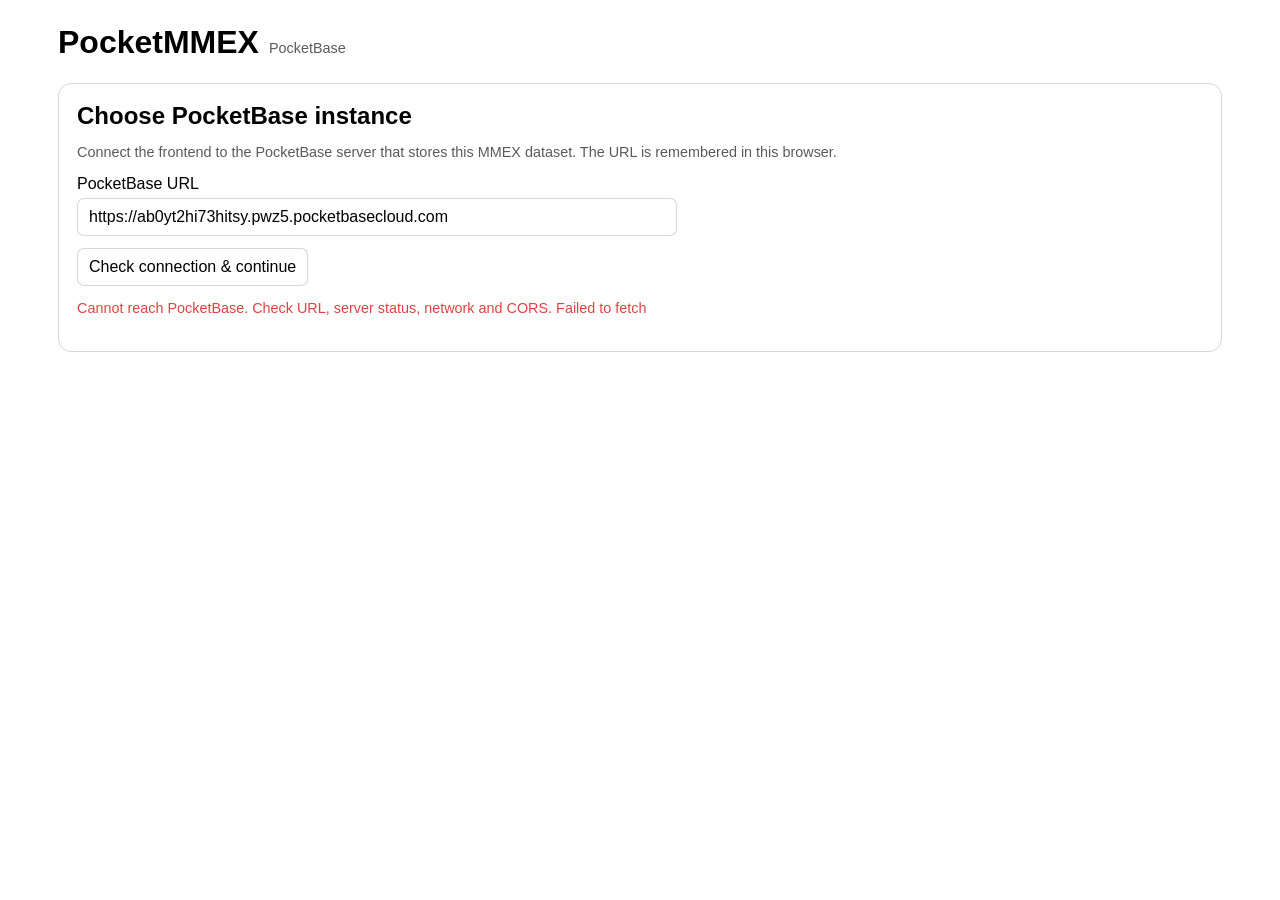
==== docs/PocketBaseWebApp/index.html @ 65567c0a "enhance transfer transaction perspective" ====
<!doctype html>
<html lang="en">
<head>
<meta charset="utf-8"><meta name="viewport" content="width=device-width,initial-scale=1">
<title>PocketMMEX</title>
<link rel="stylesheet" href="style.css">
</head>
<body>
<header class="brandline"><h1>PocketMMEX</h1><span class="muted">PocketBase</span></header>

<section id="instanceScreen" class="card hidden">
 <h2>Choose PocketBase instance</h2>
 <p class="muted hint">Connect the frontend to the PocketBase server that stores this MMEX dataset. The URL is remembered in this browser.</p>
 <form id="instanceForm">
  <label>PocketBase URL<input id="instanceUrl" type="url" required placeholder="https://your-pocketbase.example.com" autocomplete="url"></label>
  <div class="row"><button id="connectButton" type="submit">Check connection & continue</button><button id="cancelInstance" type="button" class="hidden">Cancel</button></div>
 </form><p id="instanceStatus" class="hint status"></p>
</section>

<section id="loginScreen" class="card hidden">
 <div class="toolbar"><div><h2>Sign in to MMEX</h2><div id="loginInstance" class="muted hint instance-chip"></div></div><span class="pill">Regular user</span></div>
 <p class="warning hint">All users of this PocketBase dataset can read and modify the same records. Use an instance and accounts you trust.</p>
 <form id="loginForm"><label>Email<input id="email" type="email" value="demo@mmex.org" required autocomplete="username"></label><label>Password<input id="password" type="password" required autocomplete="current-password"></label><label class="checkbox"><input id="rememberLogin" type="checkbox"> Remember me on this device</label><p class="muted hint">Only use this on a private device. The login token is stored in this browser until you sign out.</p><button id="loginButton" type="submit">Sign in</button></form>
 <p id="loginStatus" class="hint status"></p>
 <div class="row"><button type="button" id="openAdmin">Administrator / schema setup</button><button type="button" id="openChangeInstance">Change PocketBase instance</button></div>
</section>

<section id="adminScreen" class="card hidden">
 <div class="toolbar"><div><h2>Administrator setup</h2><div id="adminInstance" class="muted hint instance-chip"></div></div><span class="pill">Admin only</span></div>
 <p class="muted hint">Only use this setup on a trusted frontend. All authenticated users share the same dataset. Restrict access to trusted users.</p>
 <p class="warning hint">For an existing v1 schema, back up the instance and stop other clients before setup upgrades its version marker to v21. Older WebApp versions will no longer connect.</p>
 <div id="schemaReport" class="hint">Authenticate as a PocketBase Superuser to inspect the schema.</div>
 <form id="setupForm">
  <label>PocketBase Superuser email<input id="adminEmail" type="email" required autocomplete="username"></label>
  <label>PocketBase Superuser password<input id="adminPassword" type="password" required autocomplete="current-password"></label>
  <div class="warning hint">Superuser credentials and token are used only for this setup operation. The token is never persisted.</div>
  <label style="display:flex;align-items:center"><input id="seedDefaults" type="checkbox" style="width:auto" checked> Import default categories and currencies on a fresh schema</label><h3>First MMEX user (only if none exists)</h3>
  <label>MMEX login email<input id="newUserEmail" type="email" autocomplete="off"></label>
  <label>MMEX login password<input id="newUserPassword" type="password" minlength="10" autocomplete="new-password"></label>
  <div class="row"><button id="initializeButton" type="submit">Inspect and initialize if needed</button><button id="adminBack" type="button">Back to sign in</button></div>
 </form><p id="setupStatus" class="hint status"></p>
 <section class="card">
  <h3>Reset MMEX schema</h3>
  <p class="warning hint">Permanently deletes the listed MMEX collections and all their records, then recreates them. Users, superusers and other collections are not deleted. Back up the entire instance first and stop all other clients. This cannot be undone.</p>
  <p class="muted hint">1. Enter superuser credentials above and select <strong>Inspect reset scope</strong>. The delete button stays disabled until inspection succeeds and finds MMEX collections.</p>
  <p class="muted hint">2. Review the list, confirm the backup, enter the exact phrase shown below, and re-enter the superuser password above. The password is cleared after inspection. The default-data checkbox above also applies to the new schema.</p>
  <button id="inspectResetButton" type="button">Inspect reset scope</button>
  <p id="inspectResetStatus" class="hint status" aria-live="polite"></p>
  <div id="resetPreview" class="hint" aria-live="polite"></div>
  <label class="checkbox"><input id="resetBackup" type="checkbox"> I have a verified backup and have stopped other clients.</label>
  <label>Type the exact phrase: <code id="resetPhrase">shown after inspection</code><input id="resetConfirm" autocomplete="off" spellcheck="false" placeholder="RESET https://your-pocketbase.example.com"></label>
  <button id="resetButton" type="button" disabled>Delete and reinitialize MMEX</button>
  <p id="resetStatus" class="hint status" aria-live="polite"></p>
 </section>
</section>

<main id="workspace" class="hidden">
 <div class="toolbar"><div><strong id="userEmail"></strong><div id="connectedInstance" class="muted hint instance-chip"></div></div><div class="row"><button id="workspaceChangeInstance">Change instance</button><button id="logout">Log out</button></div></div>
 <nav class="topnav" aria-label="MMEX sections">
  <button data-view="dashboard" aria-current="page">Overview</button><button data-view="accounts">Accounts <span class="tab-count" id="tabAccountsCount">—</span></button><button data-view="transactions">Transactions <span class="tab-count" id="tabTransactionsCount">—</span></button><button data-view="categories">Categories <span class="tab-count" id="tabCategoriesCount">—</span></button><button data-view="payees">Payees <span class="tab-count" id="tabPayeesCount">—</span></button><button data-view="currencies">Currencies <span class="tab-count" id="tabCurrenciesCount">—</span></button>
 </nav>
 <section id="view-dashboard" class="view active">
  <h2>Overview</h2><div class="stats"><div class="stat"><div class="value" id="statAccounts">—</div><div class="label">Accounts</div></div><div class="stat"><div class="value" id="statTransactions">—</div><div class="label">Active transactions</div></div><div class="stat"><div class="value" id="statCategories">—</div><div class="label">Categories</div></div></div><p class="muted hint">Base currency: <strong id="statBaseCurrency">—</strong> · <button type="button" data-go="currencies">Manage currencies</button></p>
  <section class="card"><div class="toolbar"><h3>Recent transactions</h3><button data-go="transactions">View all loaded transactions</button></div><div id="recentStatus" class="muted hint">Loading…</div><div class="table-wrap"><table><thead><tr><th>Date</th><th>Payee</th><th>Category</th><th>Account</th><th>Type</th><th class="num">Amount</th></tr></thead><tbody id="recentBody"></tbody></table></div></section>
  <div class="warning hint">All signed-in users share this PocketBase dataset. Split and asset/stock-linked transactions are read-only here. Reconciliation and `.mmb` export are not implemented.</div>
 </section>
 <section id="view-accounts" class="view"><h2>Accounts</h2><p class="muted hint">Account records from <code>ACCOUNTLIST_V1</code>. The displayed MMEX PK is the existing business key, not PocketBase's internal record ID.</p>
  <div class="filters"><label>Search accounts<input id="accountSearch" type="search" placeholder="Name, type, status, number, currency…"></label></div>
  <details class="card form-panel" id="accountFormPanel"><summary><h3 id="accountFormTitle">New account</h3></summary><form id="accountForm"><input id="accountRecordId" type="hidden"><div class="editgrid"><label>Account name<input id="accountName" required maxlength="255"></label><label>Type<select id="accountType"><option>Checking</option><option>Savings</option><option>Cash</option><option>Credit Card</option><option>Loan</option><option>Term</option><option>Investment</option></select></label><label>Status<select id="accountStatus"><option>Open</option><option>Closed</option></select></label><label>Account number<input id="accountNumber"></label><label>Currency<select id="accountCurrency" required></select></label><label>Initial balance<input id="accountInitialBalance" type="number" step="any" value="0"></label><label>Initial date<input id="accountInitialDate" type="date"></label><label>Notes<input id="accountNotes"></label></div><div class="row"><button id="saveAccountButton" type="submit">Create account</button><button id="cancelAccountEdit" type="button" class="hidden">Cancel edit</button></div></form><p id="accountFormStatus" class="hint status"></p></details>
  <p class="muted hint">Current cash balance includes transactions through today, excluding void and deleted records. Investment holdings and asset values are not included.</p><div class="list-head"><div id="accountsStatus" class="muted hint" aria-live="polite">Loading…</div><button type="button" data-refresh>Refresh data</button></div><div class="table-wrap"><table><thead><tr><th>MMEX PK</th><th>Name</th><th>Type</th><th>Status</th><th>Account number</th><th>Currency</th><th class="num">Current cash balance</th><th>Actions</th></tr></thead><tbody id="accountsBody"></tbody></table></div></section>
 <section id="view-transactions" class="view"><h2>Transactions</h2>
  <p class="muted hint">Create, edit, duplicate and soft-delete withdrawals, deposits and transfers. Split and asset/stock-linked transactions are read-only.</p>
  <details class="card form-panel" id="transactionFormPanel"><summary><h3 id="txFormTitle">New transaction</h3></summary><form id="newTxForm"><div class="editgrid"><label>Type<select id="newTxCode"><option>Withdrawal</option><option>Deposit</option><option>Transfer</option></select></label><label>Date<input id="newTxDate" type="date" required></label><label>Account<select id="newTxAccount" required></select></label><label id="txDestinationLabel" class="hidden">Destination account<select id="newTxDestination"></select></label><label>Category<select id="newTxCategory"><option value="">No category</option></select></label><label>Payee<select id="newTxPayee"><option value="-1">(No payee)</option></select></label><label>Amount<input id="newTxAmount" type="number" min="0" step="any" inputmode="decimal" required></label><label id="txReceivedLabel" class="hidden">Amount received<input id="newTxReceived" type="number" min="0" step="any" inputmode="decimal"></label><label>Status<select id="newTxStatus"><option value="">Unreconciled</option><option value="R">Reconciled</option><option value="V">Void</option><option value="F">Follow up</option><option value="D">Duplicate</option></select></label><label>Notes<input id="newTxNotes"></label></div><div class="row"><button id="createTxButton" type="submit">Create transaction</button><button id="clearEdit" type="button" class="hidden">Cancel edit</button></div></form><p id="createTxStatus" class="hint status" aria-live="polite"></p></details>
  <div class="filters"><label>Search<input id="txSearch" type="search" placeholder="Payee, notes, account, category…"></label><label>Transaction type<select id="txType"><option value="">All types</option><option>Withdrawal</option><option>Deposit</option><option>Transfer</option></select></label><label>Account<select id="txFilterAccount"><option value="">All accounts</option></select></label><label>From<input id="txFrom" type="date"></label><label>Through<input id="txThrough" type="date"></label><label class="checkbox"><input id="txShowDeleted" type="checkbox"> Show deleted</label><button id="clearTxFilters" type="button">Clear filters</button></div><div class="list-head"><div id="txStatus" class="muted hint" aria-live="polite">Loading…</div><button id="refreshTransactions" type="button">Refresh data</button></div><p id="txActionStatus" class="hint status" aria-live="polite"></p><div class="table-wrap"><table><thead><tr><th>MMEX PK</th><th>Date</th><th>Type / status</th><th>Account</th><th>Payee</th><th>Category</th><th class="num">Amount</th><th>Notes</th><th>Actions</th></tr></thead><tbody id="txBody"></tbody></table></div>
 </section>
 <section id="view-categories" class="view"><h2>Categories</h2><p class="muted hint">Manage categories and their parent links in <code>CATEGORY_V1</code>. Existing records are deactivated instead of deleted.</p>
  <div class="filters"><label>Search categories<input id="categorySearch" type="search" placeholder="Category name or ID…"></label></div>
  <details class="card form-panel" id="categoryFormPanel"><summary><h3 id="categoryFormTitle">New category</h3></summary><form id="categoryForm"><input id="categoryRecordId" type="hidden"><div class="editgrid"><label>Name<input id="categoryName" required maxlength="255"></label><label>Parent category<select id="categoryParent"><option value="-1">No parent</option></select></label><label class="checkbox"><input id="categoryActive" type="checkbox" checked> Active</label></div><div class="row"><button id="saveCategoryButton" type="submit">Create category</button><button id="cancelCategoryEdit" type="button" class="hidden">Cancel edit</button></div></form><p id="categoryFormStatus" class="hint status" aria-live="polite"></p></details>
  <div class="list-head"><div id="categoriesStatus" class="muted hint" aria-live="polite">Loading…</div><button type="button" data-refresh>Refresh data</button></div><div class="table-wrap"><table><thead><tr><th>MMEX PK</th><th>Category</th><th>Parent</th><th>Active</th><th>Actions</th></tr></thead><tbody id="categoriesBody"></tbody></table></div></section>
 <section id="view-payees" class="view"><h2>Payees</h2><p class="muted hint">Manage payee details, default categories and active status in <code>PAYEE_V1</code>. Records are deactivated instead of deleted so existing transactions keep their reference.</p><div class="filters"><label>Search payees<input id="payeeSearch" type="search" placeholder="Name, number, website, notes…"></label></div><details class="card form-panel" id="payeeFormPanel"><summary><h3 id="payeeFormTitle">New payee</h3></summary><form id="newPayeeForm"><input id="payeeRecordId" type="hidden"><div class="editgrid"><label>Name<input id="newPayeeName" required maxlength="255"></label><label>Number<input id="newPayeeNumber" maxlength="255"></label><label>Default category<select id="newPayeeCategory"><option value="">No default category</option></select></label><label>Website<input id="newPayeeWebsite" type="url"></label><label>Notes<input id="newPayeeNotes"></label><label class="checkbox"><input id="newPayeeActive" type="checkbox" checked> Active</label></div><div class="row"><button id="createPayeeButton" type="submit">Create payee</button><button id="cancelPayeeEdit" type="button" class="hidden">Cancel edit</button></div></form><p id="createPayeeStatus" class="hint status" aria-live="polite"></p></details><div class="list-head"><div id="payeesStatus" class="muted hint" aria-live="polite">Loading…</div><button type="button" data-refresh>Refresh data</button></div><div class="table-wrap"><table><thead><tr><th>MMEX PK</th><th>Name</th><th>Default category</th><th>Number</th><th>Active</th><th>Website</th><th>Notes</th><th>Actions</th></tr></thead><tbody id="payeesBody"></tbody></table></div></section>
 <section id="view-currencies" class="view">
  <h2>Currencies</h2>
  <p class="muted hint">Manage currency definitions and their stored base conversion rates. Rates are not updated automatically.</p>
  <label>Search currencies<input id="currencySearch" type="search" placeholder="Name, code, symbol or type"></label>
  <details class="card form-panel" id="currencyFormPanel">
   <summary><h3 id="currencyFormTitle">New currency</h3></summary>
   <form id="currencyForm">
    <input id="currencyRecordId" type="hidden">
    <div class="editgrid">
     <label>Name<input id="currencyName" required maxlength="255"></label>
     <label>Code<input id="currencyCode" required maxlength="255" placeholder="e.g. USD"></label>
     <label>Type<select id="currencyType" required><option>Fiat</option><option>Crypto</option></select></label>
     <label>Prefix symbol<input id="currencyPrefix"></label>
     <label>Suffix symbol<input id="currencySuffix"></label>
     <label>Decimal separator<input id="currencyDecimal" value="."></label>
     <label>Group separator<input id="currencyGroup" value=","></label>
     <label>Unit name<input id="currencyUnit"></label>
     <label>Fractional unit name<input id="currencyCent"></label>
     <label>Scale<input id="currencyScale" type="number" min="1" step="1" value="100" required></label>
     <label>Base conversion rate<input id="currencyRate" type="number" min="0" step="any" value="1" required></label>
    </div>
    <div class="row"><button id="saveCurrencyButton" type="submit">Create currency</button><button id="cancelCurrencyEdit" type="button" class="hidden">Cancel edit</button></div>
   </form>
   <p id="currencyFormStatus" class="hint status" aria-live="polite"></p>
  </details>
  <div class="list-head"><div id="currenciesStatus" class="muted hint" aria-live="polite">Loading…</div><button type="button" data-refresh>Refresh data</button></div>
  <p class="muted hint">Base currency: <strong id="currencyBaseStatus" aria-live="polite">—</strong>. When none is set, use <strong>Set base</strong>. Changing an existing base currency requires MMEX desktop, because it also resets conversion rates and deletes currency history.</p>
  <div class="table-wrap"><table><thead><tr><th>MMEX PK</th><th>Name</th><th>Code</th><th>Type</th><th>Prefix</th><th>Suffix</th><th>Scale</th><th>Base rate</th><th>Actions</th></tr></thead><tbody id="currenciesBody"></tbody></table></div>
 </section>
</main>
<script type="module" src="src/app.mjs?v=20261123-transfer-perspective"></script>
</body></html>
---- docs/PocketBaseWebApp/style.css ----
:root{color-scheme:light dark;font-family:-apple-system,BlinkMacSystemFont,"Segoe UI",sans-serif;--line:#8885;--muted:color-mix(in srgb,CanvasText 65%,transparent)}
*{box-sizing:border-box}body{max-width:1200px;margin:0 auto;padding:24px 18px 60px}h1{margin:0 0 4px}h2{margin:0 0 14px}h3{margin:18px 0 8px}.muted{color:var(--muted)}.hint{font-size:.9rem}.card{border:1px solid var(--line);border-radius:13px;padding:18px;margin:18px 0}input,select,button{font:inherit;padding:9px 11px;border-radius:7px;border:1px solid var(--line);background:Canvas;color:CanvasText}input,select{width:100%}button{cursor:pointer}button:disabled{opacity:.5;cursor:wait}form{display:grid;gap:12px;max-width:600px}label{display:grid;gap:5px}.row,.toolbar{display:flex;gap:10px;align-items:center;justify-content:space-between;flex-wrap:wrap}.toolbar .row{justify-content:flex-start}.error{color:#d44;white-space:pre-wrap}.ok{color:#198754}.status{min-height:1.3em}.warning{border-left:3px solid #d99a20;padding:10px 12px;background:#d99a2012}.success{border-left:3px solid #198754;padding:10px 12px;background:#19875412}.hidden{display:none!important}.table-wrap{overflow-x:auto}table{width:100%;border-collapse:collapse;margin-top:12px;font-size:.93rem}th,td{text-align:left;padding:9px 8px;border-bottom:1px solid var(--line);vertical-align:top}td.num,th.num{text-align:right;font-variant-numeric:tabular-nums}.pill{border:1px solid var(--line);border-radius:99px;padding:3px 9px;font-size:.8rem}.brandline{display:flex;gap:10px;align-items:baseline;flex-wrap:wrap}.brandline .muted{font-size:.9rem}.topnav{display:flex;gap:7px;flex-wrap:wrap;margin:18px 0 8px;padding-bottom:12px;border-bottom:1px solid var(--line)}.topnav button[aria-current="page"]{background:CanvasText;color:Canvas;border-color:CanvasText}.tab-count{display:inline-flex;align-items:center;justify-content:center;min-width:1.55em;margin-left:3px;padding:1px 5px;border:1px solid currentColor;border-radius:99px;font-size:.78em;line-height:1.2;opacity:.72;font-variant-numeric:tabular-nums}.topnav button[aria-current="page"] .tab-count{opacity:1}.view{display:none}.view.active{display:block}.stats{display:grid;grid-template-columns:repeat(3,minmax(0,1fr));gap:12px}.stat{border:1px solid var(--line);border-radius:11px;padding:14px}.stat .value{font-size:1.55rem;font-weight:650;font-variant-numeric:tabular-nums}.stat .label{color:var(--muted);font-size:.88rem}.filters{display:grid;grid-template-columns:repeat(auto-fit,minmax(200px,1fr));gap:10px;max-width:900px}.list-head{display:flex;gap:10px;align-items:center;justify-content:space-between;flex-wrap:wrap;margin-top:14px}.instance-chip{overflow-wrap:anywhere;max-width:520px}.small{font-size:.82rem}.editgrid{display:grid;grid-template-columns:repeat(auto-fit,minmax(210px,1fr));gap:12px}.editgrid label{min-width:0}
@media(max-width:560px){.stats{grid-template-columns:repeat(2,minmax(0,1fr))}}
tbody tr:nth-child(even){background:color-mix(in srgb,CanvasText 3%,Canvas)}tbody tr:hover{background:color-mix(in srgb,CanvasText 8%,Canvas)}
.type-badge,.state-label{display:inline-block;padding:2px 7px;border-radius:99px;font-size:.78rem;white-space:nowrap}.type-deposit{background:color-mix(in srgb,#16834a 13%,Canvas);color:#16834a}.type-withdrawal{background:color-mix(in srgb,#b42318 12%,Canvas);color:#b42318}.type-transfer{background:color-mix(in srgb,#3867b2 12%,Canvas);color:#3867b2}.type-other{background:color-mix(in srgb,CanvasText 7%,Canvas);color:var(--muted)}.state-label{margin-top:4px;color:var(--muted);background:color-mix(in srgb,CanvasText 6%,Canvas)}.state-reconciled{color:#16834a;background:color-mix(in srgb,#16834a 10%,Canvas)}.state-void{color:#a15c00;background:color-mix(in srgb,#d88a00 13%,Canvas)}.state-deleted{color:var(--muted);text-decoration:line-through}.amount-cell{font-variant-numeric:tabular-nums;white-space:nowrap;font-weight:600}.money-out{color:#b42318}.money-in{color:#16834a}.money-neutral{color:var(--muted)}
.form-panel{padding:0;overflow:hidden}.form-panel summary{cursor:pointer;list-style:none;padding:16px 18px}.form-panel summary::-webkit-details-marker{display:none}.form-panel summary::after{content:"＋";float:right;color:var(--muted)}.form-panel[open] summary{border-bottom:1px solid var(--line)}.form-panel[open] summary::after{content:"−"}.form-panel summary h3{display:inline-block;margin:0}.form-panel form,.form-panel>.status{margin:16px 18px}.form-panel form{max-width:none}.form-panel>.status{margin-top:0}
.checkbox{display:flex;align-items:center;gap:8px}.checkbox input{width:auto}
@media (max-width:600px){
  body{padding:16px 12px 48px}
  .card{padding:14px}
  .filters,.editgrid{grid-template-columns:minmax(0,1fr)}
  label{min-width:0}
  input,select,button{min-height:44px;font-size:16px}
  input[type="checkbox"]{min-height:0}
  .table-wrap{max-width:100%;-webkit-overflow-scrolling:touch}
}
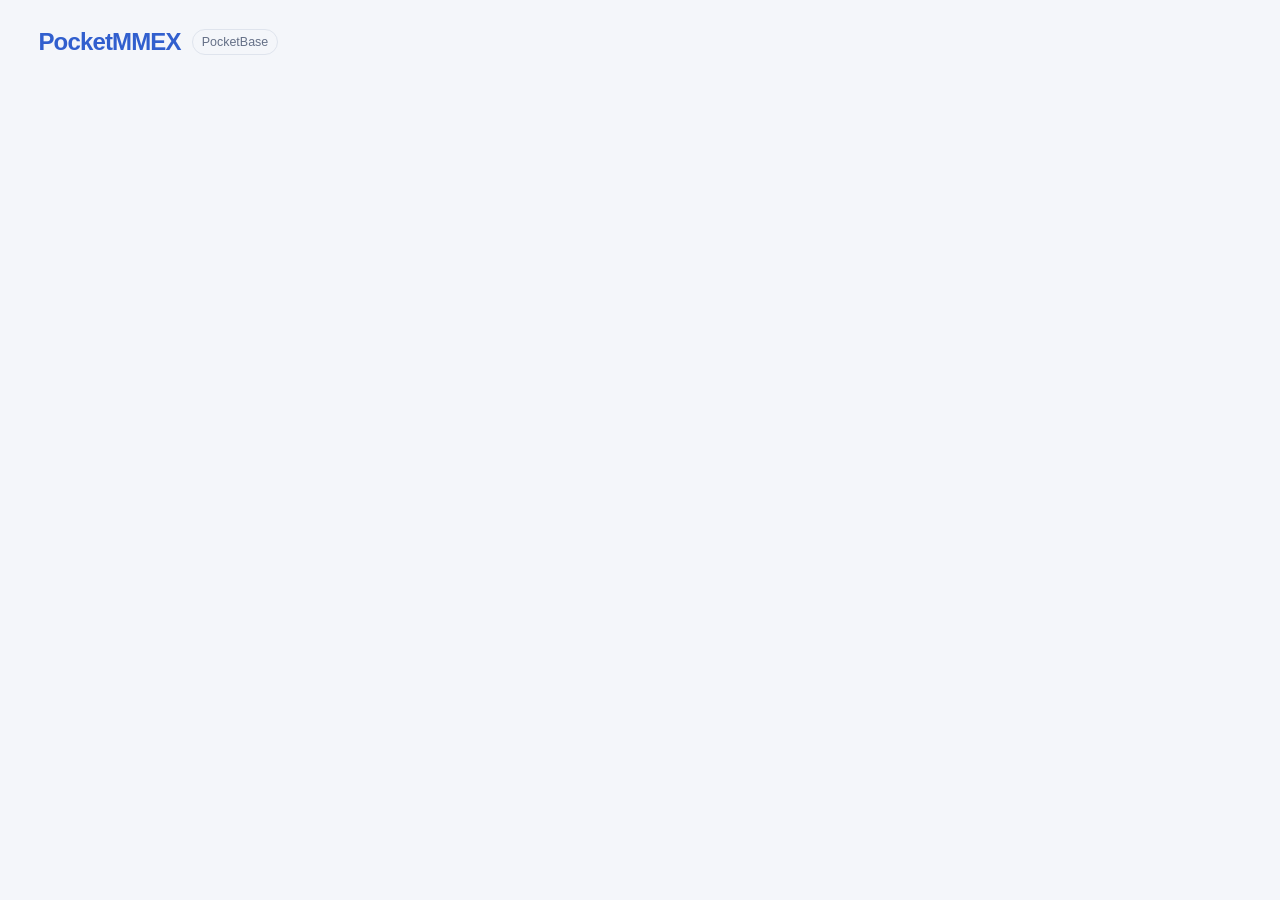
==== commit a409273a: "redesign overview" ====
--- a/docs/PocketBaseWebApp/index.html
+++ b/docs/PocketBaseWebApp/index.html
@@ -3,7 +3,7 @@
 <head>
 <meta charset="utf-8"><meta name="viewport" content="width=device-width,initial-scale=1">
 <title>PocketMMEX</title>
-<link rel="stylesheet" href="style.css">
+<link rel="stylesheet" href="style.css?v=20261123-tab-overviews">
 </head>
 <body>
 <header class="brandline"><h1>PocketMMEX</h1><span class="muted">PocketBase</span></header>
@@ -61,26 +61,29 @@
  </nav>
  <section id="view-dashboard" class="view active">
   <h2>Overview</h2><div class="stats"><div class="stat"><div class="value" id="statAccounts">—</div><div class="label">Accounts</div></div><div class="stat"><div class="value" id="statTransactions">—</div><div class="label">Active transactions</div></div><div class="stat"><div class="value" id="statCategories">—</div><div class="label">Categories</div></div></div><p class="muted hint">Base currency: <strong id="statBaseCurrency">—</strong> · <button type="button" data-go="currencies">Manage currencies</button></p>
+  <section class="overview-accounts"><div class="toolbar"><h3>Account balances</h3><button type="button" data-go="accounts">All accounts</button></div><p class="muted hint">Cash balances through today, shown in each account’s currency. Investment holdings and asset values are not included.</p><div id="overviewAccountGrid" class="account-grid"></div></section>
   <section class="card"><div class="toolbar"><h3>Recent transactions</h3><button data-go="transactions">View all loaded transactions</button></div><div id="recentStatus" class="muted hint">Loading…</div><div class="table-wrap"><table><thead><tr><th>Date</th><th>Payee</th><th>Category</th><th>Account</th><th>Type</th><th class="num">Amount</th></tr></thead><tbody id="recentBody"></tbody></table></div></section>
   <div class="warning hint">All signed-in users share this PocketBase dataset. Split and asset/stock-linked transactions are read-only here. Reconciliation and `.mmb` export are not implemented.</div>
  </section>
- <section id="view-accounts" class="view"><h2>Accounts</h2><p class="muted hint">Account records from <code>ACCOUNTLIST_V1</code>. The displayed MMEX PK is the existing business key, not PocketBase's internal record ID.</p>
+ <section id="view-accounts" class="view"><h2>Accounts</h2><p class="muted hint">Account records from <code>ACCOUNTLIST_V1</code>. The displayed MMEX PK is the existing business key, not PocketBase's internal record ID.</p><div id="accountsMiniOverview" class="mini-overview" aria-label="Account summary"></div>
   <div class="filters"><label>Search accounts<input id="accountSearch" type="search" placeholder="Name, type, status, number, currency…"></label></div>
   <details class="card form-panel" id="accountFormPanel"><summary><h3 id="accountFormTitle">New account</h3></summary><form id="accountForm"><input id="accountRecordId" type="hidden"><div class="editgrid"><label>Account name<input id="accountName" required maxlength="255"></label><label>Type<select id="accountType"><option>Checking</option><option>Savings</option><option>Cash</option><option>Credit Card</option><option>Loan</option><option>Term</option><option>Investment</option></select></label><label>Status<select id="accountStatus"><option>Open</option><option>Closed</option></select></label><label>Account number<input id="accountNumber"></label><label>Currency<select id="accountCurrency" required></select></label><label>Initial balance<input id="accountInitialBalance" type="number" step="any" value="0"></label><label>Initial date<input id="accountInitialDate" type="date"></label><label>Notes<input id="accountNotes"></label></div><div class="row"><button id="saveAccountButton" type="submit">Create account</button><button id="cancelAccountEdit" type="button" class="hidden">Cancel edit</button></div></form><p id="accountFormStatus" class="hint status"></p></details>
   <p class="muted hint">Current cash balance includes transactions through today, excluding void and deleted records. Investment holdings and asset values are not included.</p><div class="list-head"><div id="accountsStatus" class="muted hint" aria-live="polite">Loading…</div><button type="button" data-refresh>Refresh data</button></div><div class="table-wrap"><table><thead><tr><th>MMEX PK</th><th>Name</th><th>Type</th><th>Status</th><th>Account number</th><th>Currency</th><th class="num">Current cash balance</th><th>Actions</th></tr></thead><tbody id="accountsBody"></tbody></table></div></section>
  <section id="view-transactions" class="view"><h2>Transactions</h2>
   <p class="muted hint">Create, edit, duplicate and soft-delete withdrawals, deposits and transfers. Split and asset/stock-linked transactions are read-only.</p>
-  <details class="card form-panel" id="transactionFormPanel"><summary><h3 id="txFormTitle">New transaction</h3></summary><form id="newTxForm"><div class="editgrid"><label>Type<select id="newTxCode"><option>Withdrawal</option><option>Deposit</option><option>Transfer</option></select></label><label>Date<input id="newTxDate" type="date" required></label><label>Account<select id="newTxAccount" required></select></label><label id="txDestinationLabel" class="hidden">Destination account<select id="newTxDestination"></select></label><label>Category<select id="newTxCategory"><option value="">No category</option></select></label><label>Payee<select id="newTxPayee"><option value="-1">(No payee)</option></select></label><label>Amount<input id="newTxAmount" type="number" min="0" step="any" inputmode="decimal" required></label><label id="txReceivedLabel" class="hidden">Amount received<input id="newTxReceived" type="number" min="0" step="any" inputmode="decimal"></label><label>Status<select id="newTxStatus"><option value="">Unreconciled</option><option value="R">Reconciled</option><option value="V">Void</option><option value="F">Follow up</option><option value="D">Duplicate</option></select></label><label>Notes<input id="newTxNotes"></label></div><div class="row"><button id="createTxButton" type="submit">Create transaction</button><button id="clearEdit" type="button" class="hidden">Cancel edit</button></div></form><p id="createTxStatus" class="hint status" aria-live="polite"></p></details>
+  <div id="transactionsMiniOverview" class="mini-overview" aria-label="Current transaction summary" aria-live="polite"></div>
+  <details class="card form-panel" id="transactionFormPanel"><summary><h3 id="txFormTitle">New transaction</h3></summary><form id="newTxForm"><div class="editgrid"><label>Type<select id="newTxCode"><option>Withdrawal</option><option>Deposit</option><option>Transfer</option></select></label><label>Date<input id="newTxDate" type="date" required></label><label><span id="txSourceAccountCaption">Account</span><select id="newTxAccount" required></select></label><label id="txDestinationLabel" class="hidden">To account<select id="newTxDestination"></select></label><label>Category<select id="newTxCategory"><option value="">No category</option></select></label><label id="txPayeeLabel">Payee<select id="newTxPayee"><option value="-1">(No payee)</option></select></label><label><span id="txAmountCaption">Amount</span><input id="newTxAmount" type="number" min="0" step="any" inputmode="decimal" required></label><label id="txReceivedLabel" class="hidden">Amount received<input id="newTxReceived" type="number" min="0" step="any" inputmode="decimal"></label><label>Status<select id="newTxStatus"><option value="">Unreconciled</option><option value="R">Reconciled</option><option value="V">Void</option><option value="F">Follow up</option><option value="D">Duplicate</option></select></label><label>Notes<input id="newTxNotes"></label></div><div class="row"><button id="createTxButton" type="submit">Create transaction</button><button id="clearEdit" type="button" class="hidden">Cancel edit</button></div></form><p id="createTxStatus" class="hint status" aria-live="polite"></p></details>
   <div class="filters"><label>Search<input id="txSearch" type="search" placeholder="Payee, notes, account, category…"></label><label>Transaction type<select id="txType"><option value="">All types</option><option>Withdrawal</option><option>Deposit</option><option>Transfer</option></select></label><label>Account<select id="txFilterAccount"><option value="">All accounts</option></select></label><label>From<input id="txFrom" type="date"></label><label>Through<input id="txThrough" type="date"></label><label class="checkbox"><input id="txShowDeleted" type="checkbox"> Show deleted</label><button id="clearTxFilters" type="button">Clear filters</button></div><div class="list-head"><div id="txStatus" class="muted hint" aria-live="polite">Loading…</div><button id="refreshTransactions" type="button">Refresh data</button></div><p id="txActionStatus" class="hint status" aria-live="polite"></p><div class="table-wrap"><table><thead><tr><th>MMEX PK</th><th>Date</th><th>Type / status</th><th>Account</th><th>Payee</th><th>Category</th><th class="num">Amount</th><th>Notes</th><th>Actions</th></tr></thead><tbody id="txBody"></tbody></table></div>
  </section>
- <section id="view-categories" class="view"><h2>Categories</h2><p class="muted hint">Manage categories and their parent links in <code>CATEGORY_V1</code>. Existing records are deactivated instead of deleted.</p>
+ <section id="view-categories" class="view"><h2>Categories</h2><p class="muted hint">Manage categories and their parent links in <code>CATEGORY_V1</code>. Existing records are deactivated instead of deleted.</p><div id="categoriesMiniOverview" class="mini-overview" aria-label="Category summary"></div>
   <div class="filters"><label>Search categories<input id="categorySearch" type="search" placeholder="Category name or ID…"></label></div>
   <details class="card form-panel" id="categoryFormPanel"><summary><h3 id="categoryFormTitle">New category</h3></summary><form id="categoryForm"><input id="categoryRecordId" type="hidden"><div class="editgrid"><label>Name<input id="categoryName" required maxlength="255"></label><label>Parent category<select id="categoryParent"><option value="-1">No parent</option></select></label><label class="checkbox"><input id="categoryActive" type="checkbox" checked> Active</label></div><div class="row"><button id="saveCategoryButton" type="submit">Create category</button><button id="cancelCategoryEdit" type="button" class="hidden">Cancel edit</button></div></form><p id="categoryFormStatus" class="hint status" aria-live="polite"></p></details>
   <div class="list-head"><div id="categoriesStatus" class="muted hint" aria-live="polite">Loading…</div><button type="button" data-refresh>Refresh data</button></div><div class="table-wrap"><table><thead><tr><th>MMEX PK</th><th>Category</th><th>Parent</th><th>Active</th><th>Actions</th></tr></thead><tbody id="categoriesBody"></tbody></table></div></section>
- <section id="view-payees" class="view"><h2>Payees</h2><p class="muted hint">Manage payee details, default categories and active status in <code>PAYEE_V1</code>. Records are deactivated instead of deleted so existing transactions keep their reference.</p><div class="filters"><label>Search payees<input id="payeeSearch" type="search" placeholder="Name, number, website, notes…"></label></div><details class="card form-panel" id="payeeFormPanel"><summary><h3 id="payeeFormTitle">New payee</h3></summary><form id="newPayeeForm"><input id="payeeRecordId" type="hidden"><div class="editgrid"><label>Name<input id="newPayeeName" required maxlength="255"></label><label>Number<input id="newPayeeNumber" maxlength="255"></label><label>Default category<select id="newPayeeCategory"><option value="">No default category</option></select></label><label>Website<input id="newPayeeWebsite" type="url"></label><label>Notes<input id="newPayeeNotes"></label><label class="checkbox"><input id="newPayeeActive" type="checkbox" checked> Active</label></div><div class="row"><button id="createPayeeButton" type="submit">Create payee</button><button id="cancelPayeeEdit" type="button" class="hidden">Cancel edit</button></div></form><p id="createPayeeStatus" class="hint status" aria-live="polite"></p></details><div class="list-head"><div id="payeesStatus" class="muted hint" aria-live="polite">Loading…</div><button type="button" data-refresh>Refresh data</button></div><div class="table-wrap"><table><thead><tr><th>MMEX PK</th><th>Name</th><th>Default category</th><th>Number</th><th>Active</th><th>Website</th><th>Notes</th><th>Actions</th></tr></thead><tbody id="payeesBody"></tbody></table></div></section>
+ <section id="view-payees" class="view"><h2>Payees</h2><p class="muted hint">Manage payee details, default categories and active status in <code>PAYEE_V1</code>. Records are deactivated instead of deleted so existing transactions keep their reference.</p><div id="payeesMiniOverview" class="mini-overview" aria-label="Payee summary"></div><div class="filters"><label>Search payees<input id="payeeSearch" type="search" placeholder="Name, number, website, notes…"></label></div><details class="card form-panel" id="payeeFormPanel"><summary><h3 id="payeeFormTitle">New payee</h3></summary><form id="newPayeeForm"><input id="payeeRecordId" type="hidden"><div class="editgrid"><label>Name<input id="newPayeeName" required maxlength="255"></label><label>Number<input id="newPayeeNumber" maxlength="255"></label><label>Default category<select id="newPayeeCategory"><option value="">No default category</option></select></label><label>Website<input id="newPayeeWebsite" type="url"></label><label>Notes<input id="newPayeeNotes"></label><label class="checkbox"><input id="newPayeeActive" type="checkbox" checked> Active</label></div><div class="row"><button id="createPayeeButton" type="submit">Create payee</button><button id="cancelPayeeEdit" type="button" class="hidden">Cancel edit</button></div></form><p id="createPayeeStatus" class="hint status" aria-live="polite"></p></details><div class="list-head"><div id="payeesStatus" class="muted hint" aria-live="polite">Loading…</div><button type="button" data-refresh>Refresh data</button></div><div class="table-wrap"><table><thead><tr><th>MMEX PK</th><th>Name</th><th>Default category</th><th>Number</th><th>Active</th><th>Website</th><th>Notes</th><th>Actions</th></tr></thead><tbody id="payeesBody"></tbody></table></div></section>
  <section id="view-currencies" class="view">
   <h2>Currencies</h2>
   <p class="muted hint">Manage currency definitions and their stored base conversion rates. Rates are not updated automatically.</p>
+  <div id="currenciesMiniOverview" class="mini-overview" aria-label="Currency summary"></div>
   <label>Search currencies<input id="currencySearch" type="search" placeholder="Name, code, symbol or type"></label>
   <details class="card form-panel" id="currencyFormPanel">
    <summary><h3 id="currencyFormTitle">New currency</h3></summary>
@@ -108,5 +111,5 @@
   <div class="table-wrap"><table><thead><tr><th>MMEX PK</th><th>Name</th><th>Code</th><th>Type</th><th>Prefix</th><th>Suffix</th><th>Scale</th><th>Base rate</th><th>Actions</th></tr></thead><tbody id="currenciesBody"></tbody></table></div>
  </section>
 </main>
-<script type="module" src="src/app.mjs?v=20261123-transfer-perspective"></script>
+<script type="module" src="src/app.mjs?v=20261123-tab-overviews"></script>
 </body></html>
--- a/docs/PocketBaseWebApp/style.css
+++ b/docs/PocketBaseWebApp/style.css
@@ -1,16 +1,255 @@
-:root{color-scheme:light dark;font-family:-apple-system,BlinkMacSystemFont,"Segoe UI",sans-serif;--line:#8885;--muted:color-mix(in srgb,CanvasText 65%,transparent)}
-*{box-sizing:border-box}body{max-width:1200px;margin:0 auto;padding:24px 18px 60px}h1{margin:0 0 4px}h2{margin:0 0 14px}h3{margin:18px 0 8px}.muted{color:var(--muted)}.hint{font-size:.9rem}.card{border:1px solid var(--line);border-radius:13px;padding:18px;margin:18px 0}input,select,button{font:inherit;padding:9px 11px;border-radius:7px;border:1px solid var(--line);background:Canvas;color:CanvasText}input,select{width:100%}button{cursor:pointer}button:disabled{opacity:.5;cursor:wait}form{display:grid;gap:12px;max-width:600px}label{display:grid;gap:5px}.row,.toolbar{display:flex;gap:10px;align-items:center;justify-content:space-between;flex-wrap:wrap}.toolbar .row{justify-content:flex-start}.error{color:#d44;white-space:pre-wrap}.ok{color:#198754}.status{min-height:1.3em}.warning{border-left:3px solid #d99a20;padding:10px 12px;background:#d99a2012}.success{border-left:3px solid #198754;padding:10px 12px;background:#19875412}.hidden{display:none!important}.table-wrap{overflow-x:auto}table{width:100%;border-collapse:collapse;margin-top:12px;font-size:.93rem}th,td{text-align:left;padding:9px 8px;border-bottom:1px solid var(--line);vertical-align:top}td.num,th.num{text-align:right;font-variant-numeric:tabular-nums}.pill{border:1px solid var(--line);border-radius:99px;padding:3px 9px;font-size:.8rem}.brandline{display:flex;gap:10px;align-items:baseline;flex-wrap:wrap}.brandline .muted{font-size:.9rem}.topnav{display:flex;gap:7px;flex-wrap:wrap;margin:18px 0 8px;padding-bottom:12px;border-bottom:1px solid var(--line)}.topnav button[aria-current="page"]{background:CanvasText;color:Canvas;border-color:CanvasText}.tab-count{display:inline-flex;align-items:center;justify-content:center;min-width:1.55em;margin-left:3px;padding:1px 5px;border:1px solid currentColor;border-radius:99px;font-size:.78em;line-height:1.2;opacity:.72;font-variant-numeric:tabular-nums}.topnav button[aria-current="page"] .tab-count{opacity:1}.view{display:none}.view.active{display:block}.stats{display:grid;grid-template-columns:repeat(3,minmax(0,1fr));gap:12px}.stat{border:1px solid var(--line);border-radius:11px;padding:14px}.stat .value{font-size:1.55rem;font-weight:650;font-variant-numeric:tabular-nums}.stat .label{color:var(--muted);font-size:.88rem}.filters{display:grid;grid-template-columns:repeat(auto-fit,minmax(200px,1fr));gap:10px;max-width:900px}.list-head{display:flex;gap:10px;align-items:center;justify-content:space-between;flex-wrap:wrap;margin-top:14px}.instance-chip{overflow-wrap:anywhere;max-width:520px}.small{font-size:.82rem}.editgrid{display:grid;grid-template-columns:repeat(auto-fit,minmax(210px,1fr));gap:12px}.editgrid label{min-width:0}
-@media(max-width:560px){.stats{grid-template-columns:repeat(2,minmax(0,1fr))}}
-tbody tr:nth-child(even){background:color-mix(in srgb,CanvasText 3%,Canvas)}tbody tr:hover{background:color-mix(in srgb,CanvasText 8%,Canvas)}
-.type-badge,.state-label{display:inline-block;padding:2px 7px;border-radius:99px;font-size:.78rem;white-space:nowrap}.type-deposit{background:color-mix(in srgb,#16834a 13%,Canvas);color:#16834a}.type-withdrawal{background:color-mix(in srgb,#b42318 12%,Canvas);color:#b42318}.type-transfer{background:color-mix(in srgb,#3867b2 12%,Canvas);color:#3867b2}.type-other{background:color-mix(in srgb,CanvasText 7%,Canvas);color:var(--muted)}.state-label{margin-top:4px;color:var(--muted);background:color-mix(in srgb,CanvasText 6%,Canvas)}.state-reconciled{color:#16834a;background:color-mix(in srgb,#16834a 10%,Canvas)}.state-void{color:#a15c00;background:color-mix(in srgb,#d88a00 13%,Canvas)}.state-deleted{color:var(--muted);text-decoration:line-through}.amount-cell{font-variant-numeric:tabular-nums;white-space:nowrap;font-weight:600}.money-out{color:#b42318}.money-in{color:#16834a}.money-neutral{color:var(--muted)}
-.form-panel{padding:0;overflow:hidden}.form-panel summary{cursor:pointer;list-style:none;padding:16px 18px}.form-panel summary::-webkit-details-marker{display:none}.form-panel summary::after{content:"＋";float:right;color:var(--muted)}.form-panel[open] summary{border-bottom:1px solid var(--line)}.form-panel[open] summary::after{content:"−"}.form-panel summary h3{display:inline-block;margin:0}.form-panel form,.form-panel>.status{margin:16px 18px}.form-panel form{max-width:none}.form-panel>.status{margin-top:0}
-.checkbox{display:flex;align-items:center;gap:8px}.checkbox input{width:auto}
-@media (max-width:600px){
-  body{padding:16px 12px 48px}
-  .card{padding:14px}
-  .filters,.editgrid{grid-template-columns:minmax(0,1fr)}
-  label{min-width:0}
-  input,select,button{min-height:44px;font-size:16px}
-  input[type="checkbox"]{min-height:0}
-  .table-wrap{max-width:100%;-webkit-overflow-scrolling:touch}
-}
+:root {
+  color-scheme: light dark;
+  font-family: Inter, -apple-system, BlinkMacSystemFont, "Segoe UI", sans-serif;
+  font-synthesis: none;
+  text-rendering: optimizeLegibility;
+  --accent: #315fce;
+  --accent-strong: #244eaf;
+  --accent-soft: #edf2ff;
+  --line: #dfe4ed;
+  --muted: #657087;
+  --page: #f4f6fa;
+  --surface: #fff;
+  --surface-subtle: #f8f9fc;
+  --shadow: 0 2px 8px #18233b0a, 0 12px 28px #18233b08;
+  --radius: 14px;
+}
+
+@media (prefers-color-scheme: dark) {
+  :root {
+    --accent: #8baeff;
+    --accent-strong: #a9c1ff;
+    --accent-soft: #293653;
+    --line: #343b49;
+    --muted: #a4adbe;
+    --page: #14171d;
+    --surface: #1d222b;
+    --surface-subtle: #242a35;
+    --shadow: 0 2px 12px #0004;
+  }
+}
+
+* { box-sizing: border-box; }
+body {
+  max-width: 1480px;
+  margin: 0 auto;
+  padding: 24px clamp(16px, 3vw, 42px) 72px;
+  color: CanvasText;
+  background: var(--page);
+  line-height: 1.5;
+}
+h1, h2, h3, p { margin-top: 0; }
+h1 { margin-bottom: 0; font-size: 1.5rem; letter-spacing: -.035em; }
+h2 { margin: 0 0 6px; font-size: clamp(1.55rem, 2.4vw, 2rem); letter-spacing: -.04em; }
+h3 { margin: 0 0 8px; font-size: 1.04rem; letter-spacing: -.015em; }
+p { margin-bottom: 12px; }
+.muted { color: var(--muted); }
+.hint { font-size: .9rem; }
+.small { font-size: .82rem; }
+.hidden { display: none !important; }
+.brandline { display: flex; align-items: center; gap: 11px; margin: 0 0 22px; }
+.brandline h1 { color: var(--accent); }
+.brandline .muted { padding: 3px 9px; border: 1px solid var(--line); border-radius: 99px; font-size: .78rem; }
+
+.card, #loginScreen, #instanceScreen, #adminScreen {
+  margin: 16px 0;
+  padding: 20px;
+  border: 1px solid var(--line);
+  border-radius: var(--radius);
+  background: var(--surface);
+  box-shadow: var(--shadow);
+}
+#loginScreen, #instanceScreen { max-width: 620px; margin: 8vh auto 0; padding: clamp(22px, 4vw, 36px); }
+#adminScreen { max-width: 920px; margin: 20px auto; }
+#workspace > .toolbar {
+  position: relative;
+  display: flex;
+  align-items: center;
+  justify-content: space-between;
+  gap: 16px;
+  padding: 14px 17px;
+  border: 1px solid var(--line);
+  border-radius: var(--radius);
+  background: var(--surface);
+  box-shadow: var(--shadow);
+}
+#userEmail { font-size: .95rem; }
+.instance-chip { max-width: min(60vw, 650px); overflow-wrap: anywhere; }
+
+.toolbar, .row { display: flex; align-items: center; justify-content: space-between; gap: 10px; flex-wrap: wrap; }
+.toolbar .row { justify-content: flex-start; }
+.topnav {
+  position: sticky;
+  z-index: 5;
+  top: 0;
+  display: flex;
+  gap: 4px;
+  overflow-x: auto;
+  margin: 12px 0 24px;
+  padding: 7px;
+  border: 1px solid var(--line);
+  border-radius: 13px;
+  background: color-mix(in srgb, var(--surface) 94%, transparent);
+  box-shadow: var(--shadow);
+  scrollbar-width: thin;
+  backdrop-filter: blur(12px);
+}
+.topnav button { flex: 0 0 auto; border-color: transparent; background: transparent; box-shadow: none; }
+.topnav button[aria-current="page"] { color: white; border-color: var(--accent); background: #315fce; }
+.tab-count {
+  display: inline-flex;
+  min-width: 1.55em;
+  height: 1.55em;
+  align-items: center;
+  justify-content: center;
+  margin-left: 4px;
+  padding: 0 5px;
+  border: 1px solid currentColor;
+  border-radius: 99px;
+  font-size: .75em;
+  line-height: 1;
+  opacity: .7;
+  font-variant-numeric: tabular-nums;
+}
+.topnav button[aria-current="page"] .tab-count { opacity: 1; }
+.view { display: none; }
+.view.active { display: block; animation: view-in .18s ease-out; }
+@keyframes view-in { from { opacity: .55; transform: translateY(3px); } to { opacity: 1; transform: none; } }
+.view > h2 { margin-bottom: 5px; }
+.view > h2 + .muted, .view > h2 + p { margin-bottom: 20px; }
+
+input, select, button {
+  min-height: 40px;
+  padding: 9px 12px;
+  border: 1px solid var(--line);
+  border-radius: 9px;
+  color: CanvasText;
+  background: var(--surface);
+  font: inherit;
+}
+input, select { width: 100%; }
+input, select, button, summary { transition: border-color .15s ease, box-shadow .15s ease, background-color .15s ease, transform .15s ease; }
+input:focus, select:focus, button:focus-visible, summary:focus-visible { outline: none; border-color: var(--accent); box-shadow: 0 0 0 3px color-mix(in srgb, var(--accent) 22%, transparent); }
+button { cursor: pointer; font-weight: 560; }
+button:hover:not(:disabled) { border-color: color-mix(in srgb, var(--accent) 55%, var(--line)); background-color: var(--accent-soft); }
+button:active:not(:disabled) { transform: translateY(1px); }
+button:disabled { cursor: not-allowed; opacity: .5; }
+button[type="submit"], #loginButton, #connectButton, #initializeButton { color: white; border-color: var(--accent); background: #315fce; }
+button[type="submit"]:hover, #loginButton:hover, #connectButton:hover, #initializeButton:hover { color: white; border-color: var(--accent-strong); background: var(--accent-strong); }
+button[data-refresh], #refreshTransactions, #clearTxFilters { color: var(--muted); }
+label { display: grid; min-width: 0; gap: 6px; color: color-mix(in srgb, CanvasText 85%, var(--muted)); font-size: .88rem; font-weight: 560; }
+form { display: grid; max-width: 640px; gap: 14px; }
+.checkbox { display: flex; align-items: center; gap: 9px; font-weight: 450; }
+.checkbox input, input[type="checkbox"] { width: 17px; min-height: 17px; height: 17px; margin: 0; accent-color: var(--accent); }
+.error { color: #c0392b; white-space: pre-wrap; }
+.ok { color: #16834a; }
+.status { min-height: 1.3em; }
+.warning, .success { padding: 11px 14px; border-left: 3px solid #d99a20; border-radius: 7px; background: color-mix(in srgb, #d99a20 9%, var(--surface)); }
+.success { border-color: #16834a; background: color-mix(in srgb, #16834a 9%, var(--surface)); }
+.pill { padding: 4px 10px; border: 1px solid var(--line); border-radius: 99px; color: var(--muted); font-size: .8rem; }
+
+.stats { display: grid; grid-template-columns: repeat(3, minmax(0, 1fr)); gap: 13px; margin: 20px 0 12px; }
+.stat { min-height: 112px; padding: 18px 20px; border: 1px solid var(--line); border-radius: var(--radius); background: var(--surface); box-shadow: var(--shadow); }
+.stat .value { color: var(--accent); font-size: clamp(1.65rem, 3vw, 2.15rem); font-weight: 680; letter-spacing: -.04em; font-variant-numeric: tabular-nums; }
+.stat .label { color: var(--muted); font-size: .86rem; }
+#view-dashboard > .muted { margin: 12px 2px 18px; }
+#view-dashboard > .muted button { min-height: unset; padding: 3px 7px; color: var(--accent); border-color: transparent; background: transparent; }
+.overview-accounts { margin: 18px 0 24px; }
+.overview-accounts .toolbar { margin: 0 2px 10px; }
+.overview-accounts .toolbar h3 { margin: 0; }
+.overview-accounts .toolbar button { min-height: 34px; padding: 6px 10px; color: var(--accent); }
+.account-grid { display: grid; grid-template-columns: repeat(3, minmax(0, 1fr)); gap: 11px; }
+.account-tile { min-width: 0; padding: 15px 17px; border: 1px solid var(--line); border-radius: 12px; background: var(--surface); box-shadow: var(--shadow); }
+.account-tile-head { display: flex; align-items: center; justify-content: space-between; gap: 8px; color: var(--muted); font-size: .75rem; }
+.account-type { overflow: hidden; text-overflow: ellipsis; white-space: nowrap; }
+.account-currency { flex: 0 0 auto; padding: 2px 7px; border-radius: 99px; background: var(--surface-subtle); }
+.account-tile h4 { overflow: hidden; margin: 10px 0 2px; font-size: .98rem; font-weight: 620; text-overflow: ellipsis; white-space: nowrap; }
+.account-balance { overflow: hidden; color: var(--accent); font-size: clamp(1.15rem, 2vw, 1.55rem); font-weight: 680; letter-spacing: -.035em; font-variant-numeric: tabular-nums; text-overflow: ellipsis; white-space: nowrap; }
+.account-subtitle { color: var(--muted); font-size: .76rem; }
+.account-activity { width: 100%; min-height: 35px; margin-top: 12px; padding: 6px 9px; color: var(--accent); background: var(--surface-subtle); font-size: .84rem; }
+.empty-state { margin: 0; padding: 16px; border: 1px dashed var(--line); border-radius: 11px; }
+
+.filters { display: grid; grid-template-columns: repeat(auto-fit, minmax(190px, 1fr)); align-items: end; gap: 12px; max-width: 1100px; margin: 14px 0; }
+.mini-overview { display: grid; grid-template-columns: repeat(auto-fit, minmax(138px, 1fr)); gap: 8px; margin: 12px 0 18px; }
+.mini-stat { display: flex; min-width: 0; min-height: 62px; flex-direction: column; justify-content: center; gap: 1px; padding: 9px 12px; border: 1px solid var(--line); border-left: 3px solid color-mix(in srgb, var(--accent) 55%, var(--line)); border-radius: 9px; background: var(--surface); }
+.mini-label { overflow: hidden; color: var(--muted); font-size: .72rem; font-weight: 620; letter-spacing: .035em; text-overflow: ellipsis; text-transform: uppercase; white-space: nowrap; }
+.mini-stat strong { overflow: hidden; font-size: 1.02rem; font-weight: 670; text-overflow: ellipsis; white-space: nowrap; }
+.mini-note { grid-column: 1 / -1; color: var(--muted); font-size: .78rem; }
+#view-currencies > label { max-width: 440px; margin: 14px 0; }
+.editgrid { display: grid; grid-template-columns: repeat(auto-fit, minmax(210px, 1fr)); gap: 14px; }
+.editgrid label { min-width: 0; }
+.list-head { display: flex; align-items: center; justify-content: space-between; gap: 10px; flex-wrap: wrap; margin-top: 18px; }
+
+.form-panel { padding: 0; overflow: hidden; }
+.form-panel summary { position: relative; cursor: pointer; list-style: none; padding: 16px 20px; }
+.form-panel summary::-webkit-details-marker { display: none; }
+.form-panel summary::after { content: "＋"; float: right; color: var(--muted); font-size: 1.15rem; }
+.form-panel[open] summary { border-bottom: 1px solid var(--line); background: var(--surface-subtle); }
+.form-panel[open] summary::after { content: "−"; }
+.form-panel summary h3 { display: inline-block; margin: 0; }
+.form-panel form, .form-panel > .status { margin: 18px 20px; }
+.form-panel form { max-width: none; }
+.form-panel > .status { margin-top: 0; }
+
+.table-wrap { max-width: 100%; overflow-x: auto; border: 1px solid var(--line); border-radius: 11px; background: var(--surface); -webkit-overflow-scrolling: touch; }
+table { width: 100%; border-collapse: separate; border-spacing: 0; margin: 0; font-size: .9rem; }
+th, td { padding: 11px 12px; border-bottom: 1px solid var(--line); text-align: left; vertical-align: middle; }
+th { position: sticky; z-index: 1; top: 0; color: var(--muted); background: var(--surface-subtle); font-size: .76rem; font-weight: 650; letter-spacing: .045em; text-transform: uppercase; white-space: nowrap; }
+tbody tr:last-child td { border-bottom: 0; }
+tbody tr { background: var(--surface); }
+tbody tr:nth-child(even) { background: color-mix(in srgb, var(--surface-subtle) 68%, var(--surface)); }
+tbody tr:hover { background: color-mix(in srgb, var(--accent-soft) 54%, var(--surface)); }
+td.num, th.num { text-align: right; font-variant-numeric: tabular-nums; }
+.amount-cell { font-variant-numeric: tabular-nums; white-space: nowrap; font-weight: 620; }
+.money-out { color: #b42318; }
+.money-in { color: #16834a; }
+.money-neutral { color: var(--muted); }
+.type-badge, .state-label { display: inline-block; padding: 3px 8px; border-radius: 99px; font-size: .76rem; font-weight: 620; white-space: nowrap; }
+.type-deposit { color: #16834a; background: color-mix(in srgb, #16834a 12%, var(--surface)); }
+.type-withdrawal { color: #b42318; background: color-mix(in srgb, #b42318 11%, var(--surface)); }
+.type-transfer { color: #3867b2; background: color-mix(in srgb, #3867b2 12%, var(--surface)); }
+.type-other { color: var(--muted); background: var(--surface-subtle); }
+.state-label { margin-top: 5px; color: var(--muted); background: var(--surface-subtle); }
+.state-reconciled { color: #16834a; background: color-mix(in srgb, #16834a 10%, var(--surface)); }
+.state-void { color: #a15c00; background: color-mix(in srgb, #d88a00 13%, var(--surface)); }
+.state-deleted { color: var(--muted); text-decoration: line-through; }
+
+@media (prefers-color-scheme: dark) {
+  .topnav button[aria-current="page"], button[type="submit"], #loginButton, #connectButton, #initializeButton { color: #101827; }
+  .money-out { color: #ff9188; }
+  .money-in { color: #62d69b; }
+  .type-deposit, .state-reconciled { color: #62d69b; }
+  .type-withdrawal { color: #ff9188; }
+}
+@media (max-width: 700px) {
+  body { padding: 16px 12px 48px; }
+  .brandline { margin-bottom: 16px; }
+  #workspace > .toolbar { align-items: flex-start; }
+  #workspace > .toolbar > .row { width: 100%; }
+  #workspace > .toolbar > .row button { flex: 1; }
+  .topnav { top: 0; margin: 10px -2px 20px; padding: 5px; border-radius: 11px; }
+  .topnav button { min-height: 40px; padding: 8px 10px; }
+  .card, #loginScreen, #instanceScreen, #adminScreen { padding: 15px; }
+  .form-panel { padding: 0; }
+  .form-panel summary { padding: 15px; }
+  .form-panel form, .form-panel > .status { margin-right: 15px; margin-left: 15px; }
+  .stats { grid-template-columns: repeat(2, minmax(0, 1fr)); gap: 9px; }
+  .account-grid { grid-template-columns: repeat(2, minmax(0, 1fr)); gap: 8px; }
+  .account-tile { padding: 12px; }
+  .account-tile h4 { margin-top: 8px; }
+  .stat { min-height: 92px; padding: 13px; }
+  .filters, .editgrid { grid-template-columns: minmax(0, 1fr); }
+  .mini-overview { grid-template-columns: repeat(2, minmax(0, 1fr)); gap: 7px; }
+  input, select, button { min-height: 44px; font-size: 16px; }
+  input[type="checkbox"] { min-height: 17px; }
+  .table-wrap { margin-right: -1px; }
+  table { min-width: 700px; }
+  #recentBody table { min-width: 650px; }
+  th, td { padding: 10px; }
+}
+@media (max-width: 390px) {
+  .account-grid { grid-template-columns: minmax(0, 1fr); }
+}
+@media (prefers-reduced-motion: reduce) {
+  *, *::before, *::after { scroll-behavior: auto !important; animation-duration: .01ms !important; transition-duration: .01ms !important; }
+}
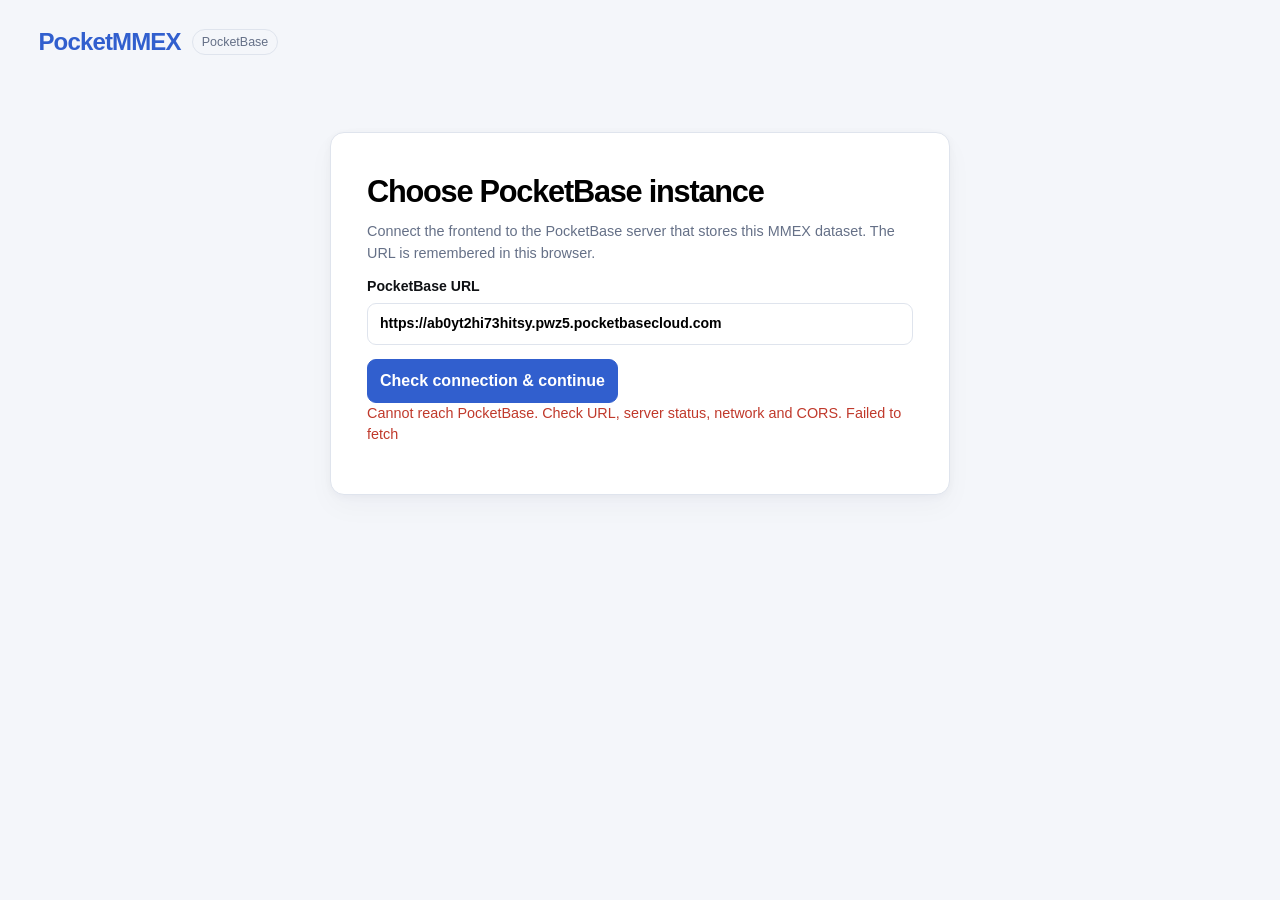
==== commit 2d4e5317: "20261123-investments support" ====
--- a/docs/PocketBaseWebApp/index.html
+++ b/docs/PocketBaseWebApp/index.html
@@ -3,7 +3,7 @@
 <head>
 <meta charset="utf-8"><meta name="viewport" content="width=device-width,initial-scale=1">
 <title>PocketMMEX</title>
-<link rel="stylesheet" href="style.css?v=20261123-tab-overviews">
+<link rel="stylesheet" href="style.css?v=20261123-investments">
 </head>
 <body>
 <header class="brandline"><h1>PocketMMEX</h1><span class="muted">PocketBase</span></header>
@@ -57,7 +57,7 @@
 <main id="workspace" class="hidden">
  <div class="toolbar"><div><strong id="userEmail"></strong><div id="connectedInstance" class="muted hint instance-chip"></div></div><div class="row"><button id="workspaceChangeInstance">Change instance</button><button id="logout">Log out</button></div></div>
  <nav class="topnav" aria-label="MMEX sections">
-  <button data-view="dashboard" aria-current="page">Overview</button><button data-view="accounts">Accounts <span class="tab-count" id="tabAccountsCount">—</span></button><button data-view="transactions">Transactions <span class="tab-count" id="tabTransactionsCount">—</span></button><button data-view="categories">Categories <span class="tab-count" id="tabCategoriesCount">—</span></button><button data-view="payees">Payees <span class="tab-count" id="tabPayeesCount">—</span></button><button data-view="currencies">Currencies <span class="tab-count" id="tabCurrenciesCount">—</span></button>
+  <button data-view="dashboard" aria-current="page">Overview</button><button data-view="accounts">Accounts <span class="tab-count" id="tabAccountsCount">—</span></button><button data-view="investments">Investments <span class="tab-count" id="tabInvestmentsCount">—</span></button><button data-view="transactions">Transactions <span class="tab-count" id="tabTransactionsCount">—</span></button><button data-view="categories">Categories <span class="tab-count" id="tabCategoriesCount">—</span></button><button data-view="payees">Payees <span class="tab-count" id="tabPayeesCount">—</span></button><button data-view="currencies">Currencies <span class="tab-count" id="tabCurrenciesCount">—</span></button>
  </nav>
  <section id="view-dashboard" class="view active">
   <h2>Overview</h2><div class="stats"><div class="stat"><div class="value" id="statAccounts">—</div><div class="label">Accounts</div></div><div class="stat"><div class="value" id="statTransactions">—</div><div class="label">Active transactions</div></div><div class="stat"><div class="value" id="statCategories">—</div><div class="label">Categories</div></div></div><p class="muted hint">Base currency: <strong id="statBaseCurrency">—</strong> · <button type="button" data-go="currencies">Manage currencies</button></p>
@@ -74,6 +74,12 @@
   <div id="transactionsMiniOverview" class="mini-overview" aria-label="Current transaction summary" aria-live="polite"></div>
   <details class="card form-panel" id="transactionFormPanel"><summary><h3 id="txFormTitle">New transaction</h3></summary><form id="newTxForm"><div class="editgrid"><label>Type<select id="newTxCode"><option>Withdrawal</option><option>Deposit</option><option>Transfer</option></select></label><label>Date<input id="newTxDate" type="date" required></label><label><span id="txSourceAccountCaption">Account</span><select id="newTxAccount" required></select></label><label id="txDestinationLabel" class="hidden">To account<select id="newTxDestination"></select></label><label>Category<select id="newTxCategory"><option value="">No category</option></select></label><label id="txPayeeLabel">Payee<select id="newTxPayee"><option value="-1">(No payee)</option></select></label><label><span id="txAmountCaption">Amount</span><input id="newTxAmount" type="number" min="0" step="any" inputmode="decimal" required></label><label id="txReceivedLabel" class="hidden">Amount received<input id="newTxReceived" type="number" min="0" step="any" inputmode="decimal"></label><label>Status<select id="newTxStatus"><option value="">Unreconciled</option><option value="R">Reconciled</option><option value="V">Void</option><option value="F">Follow up</option><option value="D">Duplicate</option></select></label><label>Notes<input id="newTxNotes"></label></div><div class="row"><button id="createTxButton" type="submit">Create transaction</button><button id="clearEdit" type="button" class="hidden">Cancel edit</button></div></form><p id="createTxStatus" class="hint status" aria-live="polite"></p></details>
   <div class="filters"><label>Search<input id="txSearch" type="search" placeholder="Payee, notes, account, category…"></label><label>Transaction type<select id="txType"><option value="">All types</option><option>Withdrawal</option><option>Deposit</option><option>Transfer</option></select></label><label>Account<select id="txFilterAccount"><option value="">All accounts</option></select></label><label>From<input id="txFrom" type="date"></label><label>Through<input id="txThrough" type="date"></label><label class="checkbox"><input id="txShowDeleted" type="checkbox"> Show deleted</label><button id="clearTxFilters" type="button">Clear filters</button></div><div class="list-head"><div id="txStatus" class="muted hint" aria-live="polite">Loading…</div><button id="refreshTransactions" type="button">Refresh data</button></div><p id="txActionStatus" class="hint status" aria-live="polite"></p><div class="table-wrap"><table><thead><tr><th>MMEX PK</th><th>Date</th><th>Type / status</th><th>Account</th><th>Payee</th><th>Category</th><th class="num">Amount</th><th>Notes</th><th>Actions</th></tr></thead><tbody id="txBody"></tbody></table></div>
+ </section>
+ <section id="view-investments" class="view"><h2>Investments &amp; Stock</h2><p class="muted hint">View stock positions, linked buy/sell activity, lot details, and saved price history. Open-position cost uses MMEX’s average-cost method; this page does not calculate lot-level tax gains. Cash movements remain in the investment account’s transaction ledger. Valuations stay in each holding account’s currency. Prices are saved in MMEX; this page does not fetch market quotes. Stock trades and lot records are read-only here.</p>
+  <div id="investmentsMiniOverview" class="mini-overview" aria-label="Investment summary"></div>
+  <div class="filters"><label>Search investments<input id="investmentSearch" type="search" placeholder="Name, ticker, account…"></label><label>Investment account<select id="investmentAccountFilter"><option value="">All accounts</option></select></label></div>
+  <div class="list-head"><div id="investmentsStatus" class="muted hint" aria-live="polite">Loading…</div><button id="refreshInvestments" type="button">Refresh data</button></div>
+  <div class="table-wrap"><table class="investment-table"><thead><tr><th>Security</th><th>Account</th><th class="num">Shares</th><th class="num">Average cost</th><th class="num">Last price</th><th class="num">Market value</th><th class="num">Unrealized gain</th><th>Price history</th><th>Activity</th></tr></thead><tbody id="investmentsBody"></tbody></table></div>
  </section>
  <section id="view-categories" class="view"><h2>Categories</h2><p class="muted hint">Manage categories and their parent links in <code>CATEGORY_V1</code>. Existing records are deactivated instead of deleted.</p><div id="categoriesMiniOverview" class="mini-overview" aria-label="Category summary"></div>
   <div class="filters"><label>Search categories<input id="categorySearch" type="search" placeholder="Category name or ID…"></label></div>
@@ -111,5 +117,5 @@
   <div class="table-wrap"><table><thead><tr><th>MMEX PK</th><th>Name</th><th>Code</th><th>Type</th><th>Prefix</th><th>Suffix</th><th>Scale</th><th>Base rate</th><th>Actions</th></tr></thead><tbody id="currenciesBody"></tbody></table></div>
  </section>
 </main>
-<script type="module" src="src/app.mjs?v=20261123-tab-overviews"></script>
+<script type="module" src="src/app.mjs?v=20261123-investments"></script>
 </body></html>
--- a/docs/PocketBaseWebApp/style.css
+++ b/docs/PocketBaseWebApp/style.css
@@ -201,6 +201,20 @@
 tbody tr:hover { background: color-mix(in srgb, var(--accent-soft) 54%, var(--surface)); }
 td.num, th.num { text-align: right; font-variant-numeric: tabular-nums; }
 .amount-cell { font-variant-numeric: tabular-nums; white-space: nowrap; font-weight: 620; }
+.investment-table { min-width: 1120px; }
+.investment-table td { vertical-align: top; }
+.investment-table td:first-child strong { display: block; max-width: 230px; }
+.stock-symbol, .stock-currency { color: var(--muted); font-size: .76rem; }
+.position-origin { display: inline-block; margin-top: 5px; color: var(--muted); font-size: .7rem; }
+.investment-account-link { display: block; min-height: 30px; margin-top: 6px; padding: 4px 8px; color: var(--accent); background: var(--surface-subtle); font-size: .76rem; }
+.investment-details { min-width: 170px; }
+.investment-details summary { cursor: pointer; color: var(--accent); font-size: .8rem; font-weight: 600; }
+.investment-details ul { display: grid; gap: 6px; min-width: 300px; margin: 8px 0 0; padding: 0; list-style: none; }
+.investment-details li { display: grid; grid-template-columns: 76px 58px auto auto; align-items: center; gap: 6px; color: var(--muted); font-size: .73rem; font-variant-numeric: tabular-nums; }
+.investment-details .trade-action { color: CanvasText; font-weight: 600; }
+.investment-details .trade-missing { display: block; color: #b42318; }
+.investment-details small { display: block; margin-top: 6px; color: var(--muted); }
+.price-list li { grid-template-columns: 90px auto; }
 .money-out { color: #b42318; }
 .money-in { color: #16834a; }
 .money-neutral { color: var(--muted); }
